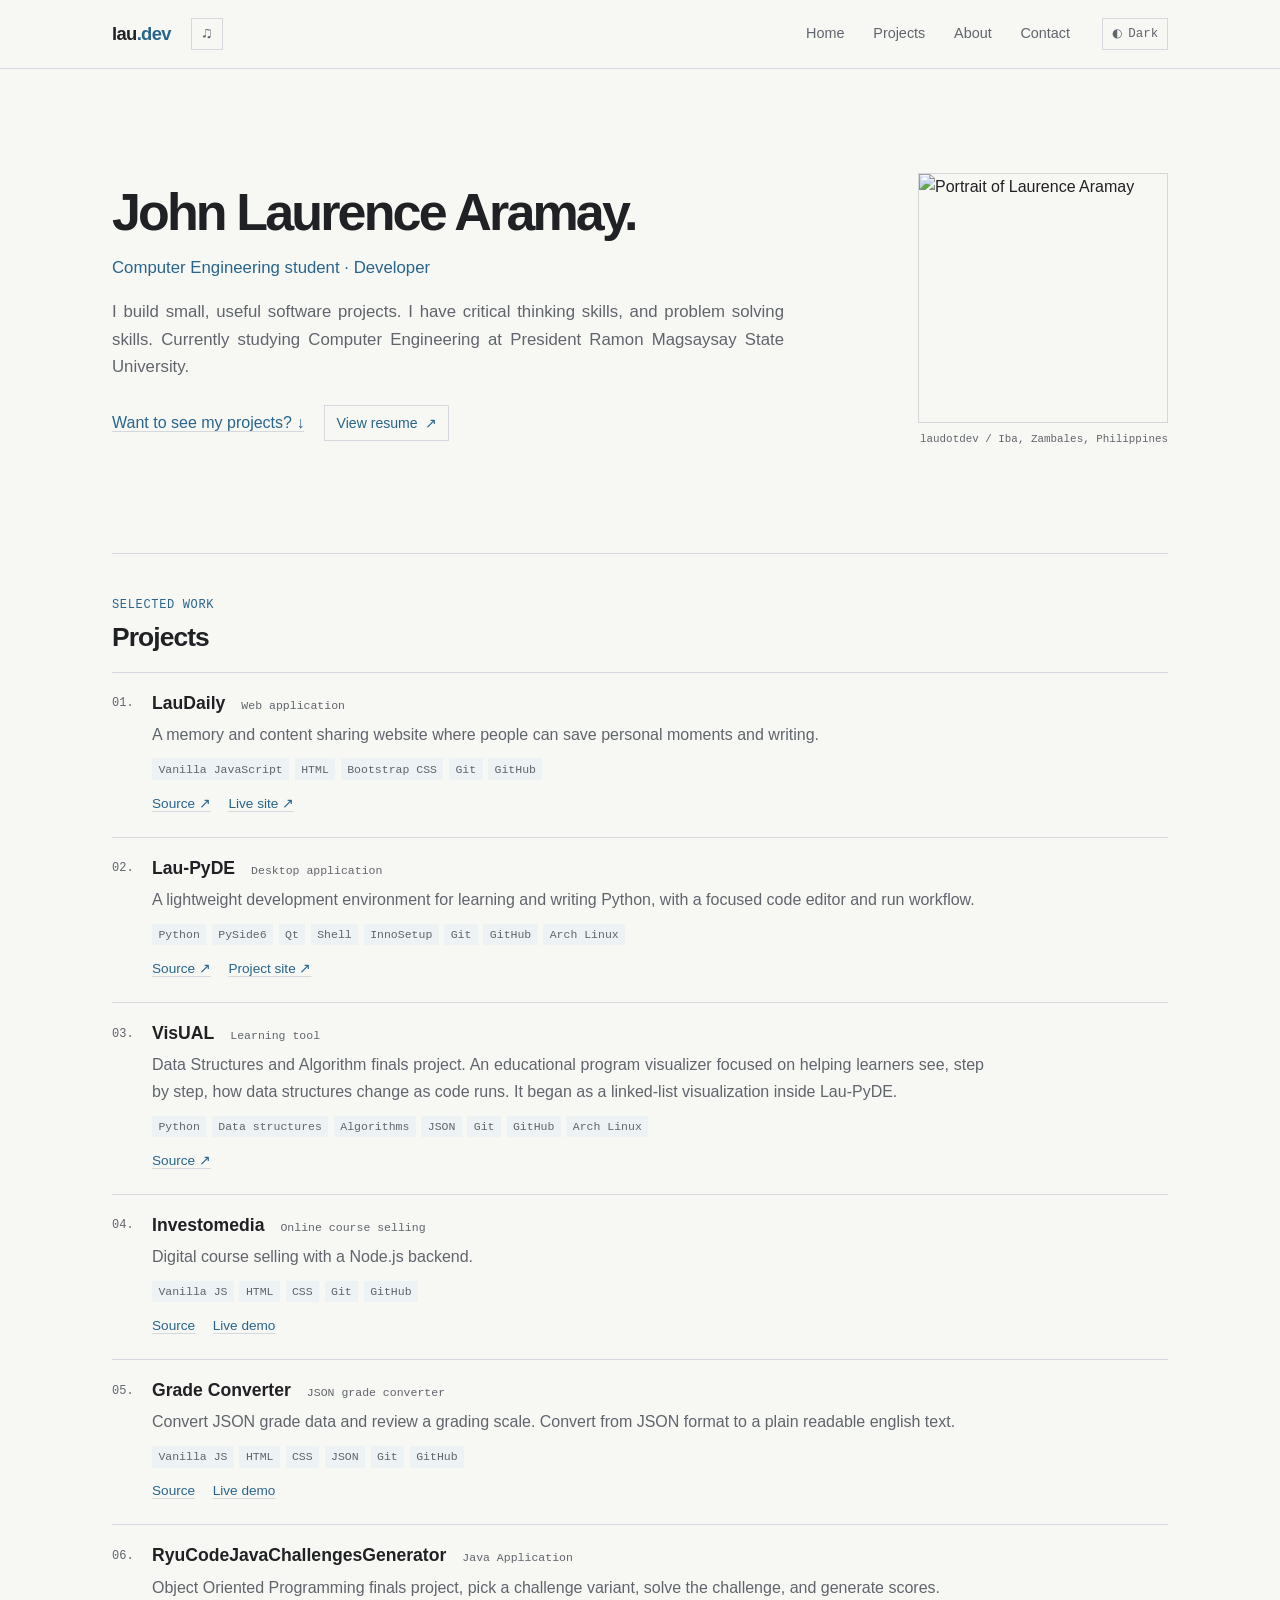
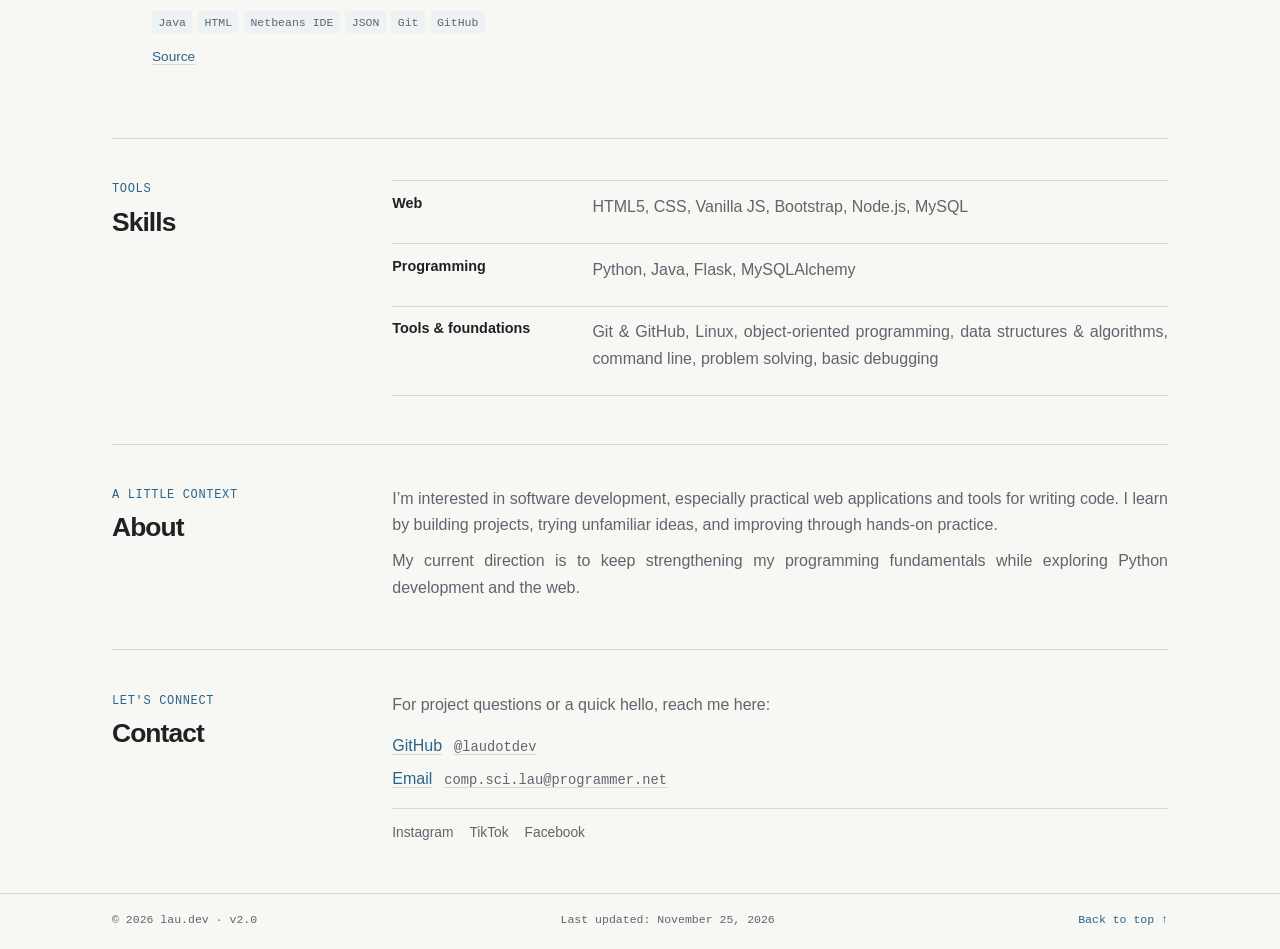
==== index.html @ c1f6eb5f "revise: my-portfolio, new design, simplicity, revise project section, contact, resume, navs, and etc" ====
<!doctype html>
<html lang="en">
<head>
    <meta charset="utf-8">
    <meta name="viewport" content="width=device-width, initial-scale=1">
    <meta name="description" content="Projects and notes from Laurence Aramay, a Computer Engineering student and developer.">
    <meta name="author" content="John Laurence Aramay">
    <title>JohnLaurence Aramay</title>
    <link rel="icon" href="img/ryu-dev.png" type="image/png">
    <link rel="stylesheet" href="styles.css">
    <script src="portfolio.js" defer></script>
</head>
<body>
    <a class="skip-link" href="#main">Skip to content</a>

    <header class="site-header" id="home">
        <div class="site-header-inner page-width">
            <div class="brand-controls">
                <a class="brand" href="#home" aria-label="lau.dev home">lau<span>.dev</span></a>
                <button class="music-toggle" id="music-toggle" type="button" aria-pressed="false" aria-label="Play background music">
                    <span aria-hidden="true">♫</span>
                </button>
                <span class="visually-hidden" id="music-status" aria-live="polite"></span>
            </div>
            <nav class="site-nav" aria-label="Main navigation">
                <a href="#home">Home</a>
                <a href="#projects">Projects</a>
                <a href="#about">About</a>
                <a href="#contact">Contact</a>
            </nav>
            <button class="theme-toggle" id="theme-toggle" type="button" aria-pressed="false" aria-label="Toggle dark theme">
                <span aria-hidden="true">◐</span>
                <span class="theme-label">Dark</span>
            </button>
        </div>
    </header>

    <main class="page-width" id="main">
        <section class="intro" aria-labelledby="intro-title">
            <div class="intro-copy">
                <h1 id="intro-title">John Laurence Aramay.</h1>
                <p class="intro-role">Computer Engineering student <span aria-hidden="true">·</span> Developer</p>
                <div class="para-intro">
                    <p class="intro-summary">I build small, useful software projects. I have critical thinking skills, and problem solving skills. Currently studying Computer Engineering at President Ramon Magsaysay State University.</p>
                </div>
                <div class="intro-actions">
                    <a class="text-link" href="#projects">Want to see my projects? <span aria-hidden="true">↓</span></a>
                    <a class="resume-button" href="resume.html">View resume <span aria-hidden="true">↗</span></a>
                </div>
            </div>
            <figure class="portrait">
                <img src="img/ryu-dev.png" alt="Portrait of Laurence Aramay" width="300" height="300">
                <figcaption class="mono">laudotdev / Iba, Zambales, Philippines</figcaption>
            </figure>
        </section>

        <section class="content-section projects-section" id="projects" aria-labelledby="projects-title">
            <div class="section-heading">
                <p class="eyebrow mono">selected work</p>
                <h2 id="projects-title">Projects</h2>
            </div>
            <ol class="project-list">
                <li class="project-item">
                    <article>
                        <div class="project-heading">
                            <h3>LauDaily</h3>
                            <span class="project-kind mono">Web application</span>
                        </div>
                        <p>A memory and content sharing website where people can save personal moments and writing.</p>
                        <ul class="tags" aria-label="Technologies">
                            <li>Vanilla JavaScript</li><li>HTML</li><li>Bootstrap CSS</li><li>Git</li><li>GitHub</li>
                        </ul>
                        <div class="project-links">
                            <a href="https://github.com/laudotdev/Daily-Journal-v2" target="_blank" rel="noopener noreferrer">Source <span aria-hidden="true">↗</span></a>
                            <a href="https://laudaily.vercel.app" target="_blank" rel="noopener noreferrer">Live site <span aria-hidden="true">↗</span></a>
                        </div>
                    </article>
                </li>
                <li class="project-item">
                    <article>
                        <div class="project-heading">
                            <h3>Lau-PyDE</h3>
                            <span class="project-kind mono">Desktop application</span>
                        </div>
                        <p>A lightweight development environment for learning and writing Python, with a focused code editor and run workflow.</p>
                        <ul class="tags" aria-label="Technologies">
                            <li>Python</li><li>PySide6</li><li>Qt</li><li>Shell</li><li>InnoSetup</li><li>Git</li><li>GitHub</li><li>Arch Linux</li>
                        </ul>
                        <div class="project-links">
                            <a href="https://github.com/laudotdev/Lau-PyDE_open-source" target="_blank" rel="noopener noreferrer">Source <span aria-hidden="true">↗</span></a>
                            <a href="https://laupyde.online" target="_blank" rel="noopener noreferrer">Project site <span aria-hidden="true">↗</span></a>
                        </div>
                    </article>
                </li>
                <li class="project-item">
                    <article>
                        <div class="project-heading">
                            <h3>VisUAL</h3>
                            <span class="project-kind mono">Learning tool</span>
                        </div>
                        <p>Data Structures and Algorithm finals project. An educational program visualizer focused on helping learners see, step by step, how data structures change as code runs. It began as a linked-list visualization inside Lau-PyDE.</p>
                        <ul class="tags" aria-label="Technologies">
                            <li>Python</li><li>Data structures</li><li>Algorithms</li><li>JSON</li><li>Git</li><li>GitHub</li><li>Arch Linux</li>
                        </ul>
                        <div class="project-links">
                            <a href="https://github.com/laudotdev/VisUAL" target="_blank" rel="noopener noreferrer">Source <span aria-hidden="true">↗</span></a>
                        </div>
                    </article>
                </li>
            </ol>

            <!-- Additional real projects, kept off the rendered page by request. -->
            <article class="project-item">
                <div class="project-heading">
                    <h3>Investomedia</h3>
                    <span class="project-kind mono">Online course selling</span>
                </div>
                <p class="paragraphs">Digital course selling with a Node.js backend.</p>
                <ul class="tags" aria-label="Technologies">
                    <li>Vanilla JS</li><li>HTML</li><li>CSS</li><li>Git</li><li>GitHub</li>
                </ul>
                <div class="project-links">
                    <a href="https://github.com/laudotdev/investomedia">Source</a>
                    <a href="https://investomedia.vercel.app">Live demo</a>
                </div>
            </article>
            <article class="project-item">
                <div class="project-heading">
                    <h3>Grade Converter</h3>
                    <span class="project-kind mono">JSON grade converter</span>
                </div>
                <p class="paragraphs">Convert JSON grade data and review a grading scale. Convert from JSON format to a plain readable english text.</p>
                <ul class="tags" aria-label="Technologies">
                    <li>Vanilla JS</li><li>HTML</li><li>CSS</li><li>JSON</li><li>Git</li><li>GitHub</li>
                </ul>
                <div class="project-links">
                    <a href="https://github.com/laudotdev/json-converter">Source</a>
                    <a href="https://kittyhello.vercel.app">Live demo</a>
                </div>
            </article>
            <article class="project-item">
                <div class="project-heading">
                    <h3>RyuCodeJavaChallengesGenerator</h3>
                    <span class="project-kind mono">Java Application</span>
                </div>
                <p class="paragraphs">Object Oriented Programming finals project, pick a challenge variant, solve the challenge, and generate scores.</p>
                <ul class="tags" aria-label="Technologies">
                    <li>Java</li><li>HTML</li><li>Netbeans IDE</li><li>JSON</li><li>Git</li><li>GitHub</li>
                </ul>
                <div class="project-links">
                    <a href="https://github.com/laudotdev/ryucodejavachallengessourcecode">Source</a>
                    <!-- <a href="https://investomedia.vercel.app">Live demo</a> -->
                </div>
            </article>
           
        </section>

        <section class="content-section split-section" id="skills" aria-labelledby="skills-title">
            <div class="section-heading">
                <p class="eyebrow mono">tools</p>
                <h2 id="skills-title">Skills</h2>
            </div>
            <div class="skill-groups">
                <div class="skill-row">
                    <h3>Web</h3>
                    <p>HTML5, CSS, Vanilla JS, Bootstrap, Node.js, MySQL</p>
                </div>
                <div class="skill-row">
                    <h3>Programming</h3>
                    <p>Python, Java, Flask, MySQLAlchemy</p>
                </div>
                <div class="skill-row">
                    <h3>Tools &amp; foundations</h3>
                    <p>Git &amp; GitHub, Linux, object-oriented programming, data structures &amp; algorithms, command line, problem solving, basic debugging</p>
                </div>
            </div>
        </section>

        <section class="content-section split-section" id="about" aria-labelledby="about-title">
            <div class="section-heading">
                <p class="eyebrow mono">a little context</p>
                <h2 id="about-title">About</h2>
            </div>
            <div class="about-copy">
                <p>I’m interested in software development, especially practical web applications and tools for writing code. I learn by building projects, trying unfamiliar ideas, and improving through hands-on practice.</p>
                <p>My current direction is to keep strengthening my programming fundamentals while exploring Python development and the web.</p>
            </div>
        </section>

        <section class="content-section split-section contact-section" id="contact" aria-labelledby="contact-title">
            <div class="section-heading">
                <p class="eyebrow mono">let's connect</p>
                <h2 id="contact-title">Contact</h2>
            </div>
            <div class="contact-copy">
                <p>For project questions or a quick hello, reach me here:</p>
                <ul class="contact-list">
                    <li><a href="https://github.com/laudotdev" target="_blank" rel="noopener noreferrer">GitHub <span class="mono" id="lauMono">@laudotdev</span></a></li>
                    <li><a href="mailto:comp.sci.lau@programmer.net">Email <span class="mono" id="csMono">comp.sci.lau@programmer.net</span></a></li>
                </ul>
                <div class="other-links" aria-label="Other social links">
                    <a href="https://www.instagram.com/lau.jsx/" target="_blank" rel="noopener noreferrer">Instagram</a>
                    <a href="https://tiktok.com/@ryuhahaily" target="_blank" rel="noopener noreferrer">TikTok</a>
                    <a href="https://www.facebook.com/laudgaf" target="_blank" rel="noopener noreferrer">Facebook</a>
                </div>
            </div>
        </section>
    </main>

    <footer class="site-footer">
        <div class="page-width footer-inner">
            <p>© 2026 lau.dev <span aria-hidden="true">·</span> <span class="mono">v2.0</span></p>
            <p class="mono">Last updated: November 25, 2026</p>
            <a href="#home" class="back-to-top">Back to top ↑</a>
        </div>
    </footer>

    <audio id="bg-music" loop preload="none">
        <source src="bg-music-web/hachimi-funk.mp3" type="audio/mpeg">
    </audio>
</body>
</html>
---- styles.css ----
:root {
    color-scheme: light;
    --page: #f7f7f4;
    --surface: #ffffff;
    --text: #202124;
    --muted: #60656d;
    --line: #d5d8dc;
    --accent: #28658c;
    --accent-hover: #174968;
    --tag: #edf2f5;
    --focus: #b65c19;
    --content-width: 66rem;
}

:root[data-theme="dark"] {
    color-scheme: dark;
    --page: #171a1d;
    --surface: #1e2226;
    --text: #e8e9e7;
    --muted: #b0b7bc;
    --line: #3b4248;
    --accent: #8fc6e8;
    --accent-hover: #c5e4f7;
    --tag: #282f34;
    --focus: #ffb36b;
}

* {
    box-sizing: border-box;
}

html {
    scroll-padding-top: 1.5rem;
    scroll-behavior: smooth;
}

body {
    margin: 0;
    background: var(--page);
    color: var(--text);
    font-family: Arial, Helvetica, sans-serif;
    font-size: 1rem;
    line-height: 1.65;
}

button,
a {
    color: inherit;
    font: inherit;
}

a {
    text-decoration-color: transparent;
    text-underline-offset: 0.2em;
}

a:hover {
    color: var(--accent-hover);
    text-decoration-color: currentColor;
}

a:focus-visible,
button:focus-visible {
    outline: 2px solid var(--focus);
    outline-offset: 3px;
}

button {
    cursor: pointer;
}

.page-width {
    width: min(var(--content-width), calc(100% - 3rem));
    margin-inline: auto;
}

.mono,
.eyebrow,
.project-kind,
.tags,
.site-footer,
.theme-toggle,
.music-toggle {
    font-family: "Courier New", Courier, monospace;
}

#lauMono, #csMono {
    margin-top: 4px;
}

.skip-link {
    position: absolute;
    top: -5rem;
    left: 1rem;
    z-index: 5;
    padding: 0.45rem 0.75rem;
    background: var(--surface);
    color: var(--accent);
    border: 1px solid var(--line);
}

.visually-hidden {
    position: absolute;
    width: 1px;
    height: 1px;
    padding: 0;
    margin: -1px;
    overflow: hidden;
    clip: rect(0, 0, 0, 0);
    white-space: nowrap;
    border: 0;
}

.skip-link:focus {
    top: 1rem;
}

.site-header {
    border-bottom: 1px solid var(--line);
    background: var(--page);
}

.site-header-inner {
    min-height: 4.25rem;
    display: flex;
    align-items: center;
    gap: 2rem;
}

.brand-controls {
    display: flex;
    flex: 0 0 auto;
    align-items: center;
    gap: 1.25rem;
}

.brand {
    flex: 0 0 auto;
    color: var(--text);
    font-weight: 700;
    font-size: 1.15rem;
    letter-spacing: -0.035em;
    text-decoration: none;
}

.brand span {
    color: var(--accent);
}

.site-nav {
    display: flex;
    align-items: center;
    justify-content: flex-end;
    gap: clamp(0.8rem, 2.5vw, 1.8rem);
    margin-left: auto;
}

.site-nav a {
    color: var(--muted);
    font-size: 0.9rem;
    text-decoration: none;
}

.site-nav a:hover,
.site-nav a:focus-visible {
    color: var(--accent);
}

.resume-button {
    display: inline-flex;
    align-items: center;
    gap: 0.45rem;
    border: 1px solid var(--line);
    padding: 0.35rem 0.7rem;
    color: var(--accent);
    font-size: 0.88rem;
    text-decoration: none;
}

.resume-button:hover {
    border-color: var(--accent);
    text-decoration: none;
}

.theme-toggle,
.music-toggle {
    display: inline-flex;
    align-items: center;
    justify-content: center;
    gap: 0.4rem;
    border: 1px solid var(--line);
    border-radius: 0;
    background: transparent;
    color: var(--muted);
    padding: 0.3rem 0.55rem;
    font-size: 0.78rem;
}

.music-toggle {
    width: 2rem;
    height: 2rem;
    padding: 0;
    font-size: 1rem;
}

.theme-toggle:hover,
.music-toggle:hover {
    border-color: var(--accent);
    color: var(--accent);
}

.intro {
    display: grid;
    grid-template-columns: minmax(0, 1fr) 8.5rem;
    align-items: center;
    gap: 3rem;
    padding-block: clamp(3.5rem, 9vw, 6.5rem);
}

.eyebrow {
    color: var(--accent);
    font-size: 0.75rem;
    letter-spacing: 0.055em;
    text-transform: uppercase;
}

.eyebrow .mono {
    margin-left: 0.35rem;
    color: var(--muted);
}

h1,
h2,
h3,
p,
figure {
    margin-top: 0;
}

h1,
h2,
h3 {
    line-height: 1.25;
}

h1 {
    margin-bottom: 0.55rem;
    font-size: clamp(2.1rem, 5vw, 3.25rem);
    letter-spacing: -0.055em;
    font-weight: 650;
}

.intro-role {
    margin-bottom: 1rem;
    color: var(--accent);
    font-size: 1.05rem;
}

.intro-summary {
    max-width: 42rem;
    color: var(--muted);
    font-size: 1.05rem;
    text-align: justify;
}

.intro-actions {
    display: flex;
    align-items: center;
    flex-wrap: wrap;
    gap: 1rem 1.25rem;
    margin-top: 1.5rem;
}

.text-link,
.project-links a,
.contact-list a {
    color: var(--accent);
    text-decoration: underline;
    text-decoration-color: var(--line);
}

.portrait {
    margin: 0;
    justify-self: end;
}

.portrait img {
    display: block;
    width: 250px;
    height: 250px;
    object-fit: cover;
    border: 1px solid var(--line);
    filter: grayscale(15%);
}

.portrait figcaption {
    margin-top: 0.5rem;
    color: var(--muted);
    font-size: 0.68rem;
    text-align: right;
}

.content-section {
    padding-block: 2.6rem 3rem;
    border-top: 1px solid var(--line);
    scroll-margin-top: 1rem;
}

.section-heading {
    margin-bottom: 1.1rem;
}

.section-heading .eyebrow {
    margin-bottom: 0.35rem;
}

.section-heading h2 {
    margin-bottom: 0;
    font-size: 1.65rem;
    font-weight: 620;
    letter-spacing: -0.035em;
}

.project-list {
    margin: 0;
    padding: 0;
    list-style: none;
    counter-reset: projects;
}

.project-item {
    position: relative;
    padding: 1.25rem 0 1.35rem 2.5rem;
    border-top: 1px solid var(--line);
    counter-increment: projects;
}

.project-item::before {
    position: absolute;
    top: 1.35rem;
    left: 0;
    content: "0" counter(projects) ".";
    color: var(--muted);
    font-family: ui-monospace, "SFMono-Regular", Consolas, monospace;
    font-size: 0.75rem;
}

.project-heading {
    display: flex;
    align-items: baseline;
    flex-wrap: wrap;
    gap: 0.5rem 1rem;
}

.project-heading h3 {
    margin: 0;
    font-size: 1.1rem;
    font-weight: 620;
}

.project-kind {
    color: var(--muted);
    font-size: 0.72rem;
}

.project-item article > p {
    margin: 0.45rem 0 0.65rem;
    max-width: 52rem;
    color: var(--muted);
    text-align: justify;
}

.paragraphs {
    margin: 0.45rem 0 0.65rem;
    max-width: 52rem;
    color: var(--muted);
    text-align: justify;
}

.tags {
    display: flex;
    flex-wrap: wrap;
    gap: 0.35rem;
    margin: 0.55rem 0 0.8rem;
    padding: 0;
    list-style: none;
    font-size: 0.72rem;
}

.tags li {
    padding: 0.08rem 0.4rem;
    background: var(--tag);
    color: var(--muted);
}

.project-links {
    display: flex;
    flex-wrap: wrap;
    gap: 0.45rem 1.1rem;
    font-size: 0.85rem;
}

.split-section {
    display: grid;
    grid-template-columns: minmax(10rem, 0.32fr) minmax(0, 1fr);
    gap: 2rem;
}

.split-section .section-heading {
    margin-bottom: 0;
}

.skill-groups {
    border-top: 1px solid var(--line);
}

.skill-row {
    display: grid;
    grid-template-columns: minmax(9rem, 0.32fr) minmax(0, 1fr);
    gap: 1rem;
    padding: 0.8rem 0;
    border-bottom: 1px solid var(--line);
    text-align: justify;
}

.skill-row h3 {
    margin: 0;
    font-size: 0.9rem;
    font-weight: 600;
}

.skill-row p,
.about-copy p,
.contact-copy p {
    margin-bottom: 0.6rem;
    color: var(--muted);
    text-align: justify;
}

.about-copy p:last-child {
    margin-bottom: 0;
}

.contact-list {
    margin: 0.9rem 0 1rem;
    padding: 0;
    list-style: none;
}

.contact-list li + li {
    margin-top: 0.4rem;
}

.contact-list a {
    display: inline-flex;
    flex-wrap: wrap;
    gap: 0.35rem 0.75rem;
}

.contact-list .mono {
    color: var(--muted);
    font-size: 0.86rem;
}

.other-links {
    display: flex;
    flex-wrap: wrap;
    gap: 0.5rem 1rem;
    padding-top: 0.8rem;
    border-top: 1px solid var(--line);
    font-size: 0.86rem;
}

.other-links a {
    color: var(--muted);
}

.site-footer {
    border-top: 1px solid var(--line);
    color: var(--muted);
    font-size: 0.72rem;
}

.footer-inner {
    display: flex;
    align-items: center;
    justify-content: space-between;
    flex-wrap: wrap;
    gap: 0.4rem 1rem;
    padding-block: 1rem 1.25rem;
}

.footer-inner p {
    margin: 0;
}

.back-to-top {
    color: var(--accent);
}

/* Standalone resume page */
.resume-page {
    --resume-width: 54rem;
}

.resume-sheet {
    width: min(var(--resume-width), calc(100% - 3rem));
    margin: 2.5rem auto;
    padding: clamp(1.25rem, 4vw, 2.75rem);
    border: 1px solid var(--line);
    background: var(--surface);
}

.resume-back {
    display: inline-block;
    margin-bottom: 1.4rem;
    color: var(--accent);
    font-size: 0.86rem;
}

.resume-header {
    padding-bottom: 1rem;
    border-bottom: 2px solid var(--text);
}

.resume-header h1 {
    font-size: clamp(1.8rem, 5vw, 2.35rem);
}

.resume-contact {
    display: flex;
    flex-wrap: wrap;
    gap: 0.2rem 0.65rem;
    margin: 0;
    padding: 0;
    color: var(--muted);
    font-size: 0.8rem;
    list-style: none;
}

.resume-contact li + li::before {
    content: "·";
    margin-right: 0.65rem;
    color: var(--line);
}

.resume-contact a,
.resume-project a,
.resume-section > p a {
    color: var(--accent);
    overflow-wrap: anywhere;
}

.resume-section {
    padding-block: 1rem;
    border-bottom: 1px solid var(--line);
}

.resume-section:last-child {
    border-bottom: 0;
}

.resume-section h2 {
    margin-bottom: 0.6rem;
    color: var(--accent);
    font-size: 0.88rem;
    letter-spacing: 0.06em;
    text-transform: uppercase;
}

.resume-section p,
.resume-project li {
    margin-bottom: 0.45rem;
    font-size: 0.84rem;
    line-height: 1.5;
}

.resume-project + .resume-project {
    margin-top: 0.9rem;
}

.resume-project-heading,
.resume-education-heading {
    display: flex;
    align-items: baseline;
    justify-content: space-between;
    gap: 0.5rem 1rem;
}

.resume-project-heading h3,
.resume-education-heading h3 {
    margin: 0;
    font-size: 0.94rem;
    font-weight: 650;
}

.resume-project-heading time,
.resume-education-heading p {
    flex: 0 0 auto;
    margin: 0;
    color: var(--muted);
    font-size: 0.77rem;
}

.resume-project .resume-project-meta {
    margin: 0.22rem 0 0.3rem;
    color: var(--muted);
    font-size: 0.78rem;
}

.resume-project ul {
    margin: 0;
    padding-left: 1.1rem;
}

.resume-project li + li {
    margin-top: 0.15rem;
}

.resume-education-heading {
    align-items: flex-start;
}

.resume-section strong {
    color: var(--text);
}

@media (max-width: 985px) {
    .intro-summary {
        max-width: 500px;
        font-size: 1rem;
        display: flex;
        overflow-wrap: break-word;
    }
}

@media (max-width: 929px) {
    .intro-summary {
        font-size: 0.90rem;
        margin-right: 20px;
        overflow-wrap: break-word;
        word-wrap: break-word;
    }
}

@media (max-width: 817px) {
    .intro-summary {
        max-width: 400px;
        margin-right: 20px;
        word-wrap: break-word;
    }
}

@media (max-width: 720px) {
    .site-header-inner {
        min-height: 0;
        flex-wrap: wrap;
        gap: 0.55rem 1rem;
        padding-block: 0.75rem;
    }

    .site-nav {
        order: 3;
        width: 100%;
        justify-content: flex-start;
        flex-wrap: wrap;
        gap: 0.45rem 1.15rem;
        margin: 0;
    }

    .brand-controls {
        order: 1;
    }

    .theme-toggle {
        order: 2;
        margin-left: auto;
    }

    .intro {
        grid-template-columns: 1fr;
        gap: 1.25rem;
    }

    .intro-summary {
        max-width: 600px;
    }

    .intro-copy {
        grid-row: 2;
    }

    .portrait {
        grid-row: 1;
        justify-self: start;
    }

    .portrait img {
        width: clamp(10rem, 50vw, 14rem);
        height: clamp(10rem, 50vw, 14rem);
    }

    .split-section {
        grid-template-columns: 1fr;
        gap: 1rem;
    }
}

@media (max-width: 480px) {
    .page-width,
    .resume-sheet {
        width: calc(100% - 2rem);
    }

    .site-nav {
        gap: 0.4rem 0.9rem;
        /* margin-left: 235px; */
    }

    .site-nav a {
        font-size: 0.84rem;
    }

    .intro {
        grid-template-columns: 1fr;
        padding-block: 3rem;
    }

    .portrait figcaption {
        text-align: left;
    }

    .project-item {
        padding-left: 2rem;
    }

    .skill-row {
        grid-template-columns: 1fr;
        gap: 0.15rem;
    }

    .resume-sheet {
        margin-block: 1rem;
        padding: 1rem;
    }

    .resume-project-heading,
    .resume-education-heading {
        display: block;
    }

    .resume-project-heading time,
    .resume-education-heading p {
        display: block;
        margin-top: 0.15rem;
    }

    .resume-contact {
        display: grid;
        gap: 0.25rem;
    }

    .resume-contact li + li::before {
        content: none;
    }

    /* img {
        justify-content: center;
        display: flex;
        align-items: center;
        margin: 0 auto;
    } */
}

@media (prefers-reduced-motion: reduce) {
    html {
        scroll-behavior: auto;
    }
}

@media print {
    :root {
        color-scheme: light;
        --page: #ffffff;
        --surface: #ffffff;
        --text: #111111;
        --muted: #333333;
        --line: #aaaaaa;
        --accent: #111111;
    }

    body {
        background: #ffffff;
        font-size: 10pt;
    }

    .resume-sheet {
        width: 100%;
        margin: 0;
        padding: 0;
        border: 0;
    }

    .resume-back {
        display: none;
    }

    .resume-section {
        break-inside: avoid;
    }

    .resume-contact a,
    .resume-project a,
    .resume-section > p a {
        color: inherit;
        text-decoration: none;
    }
}
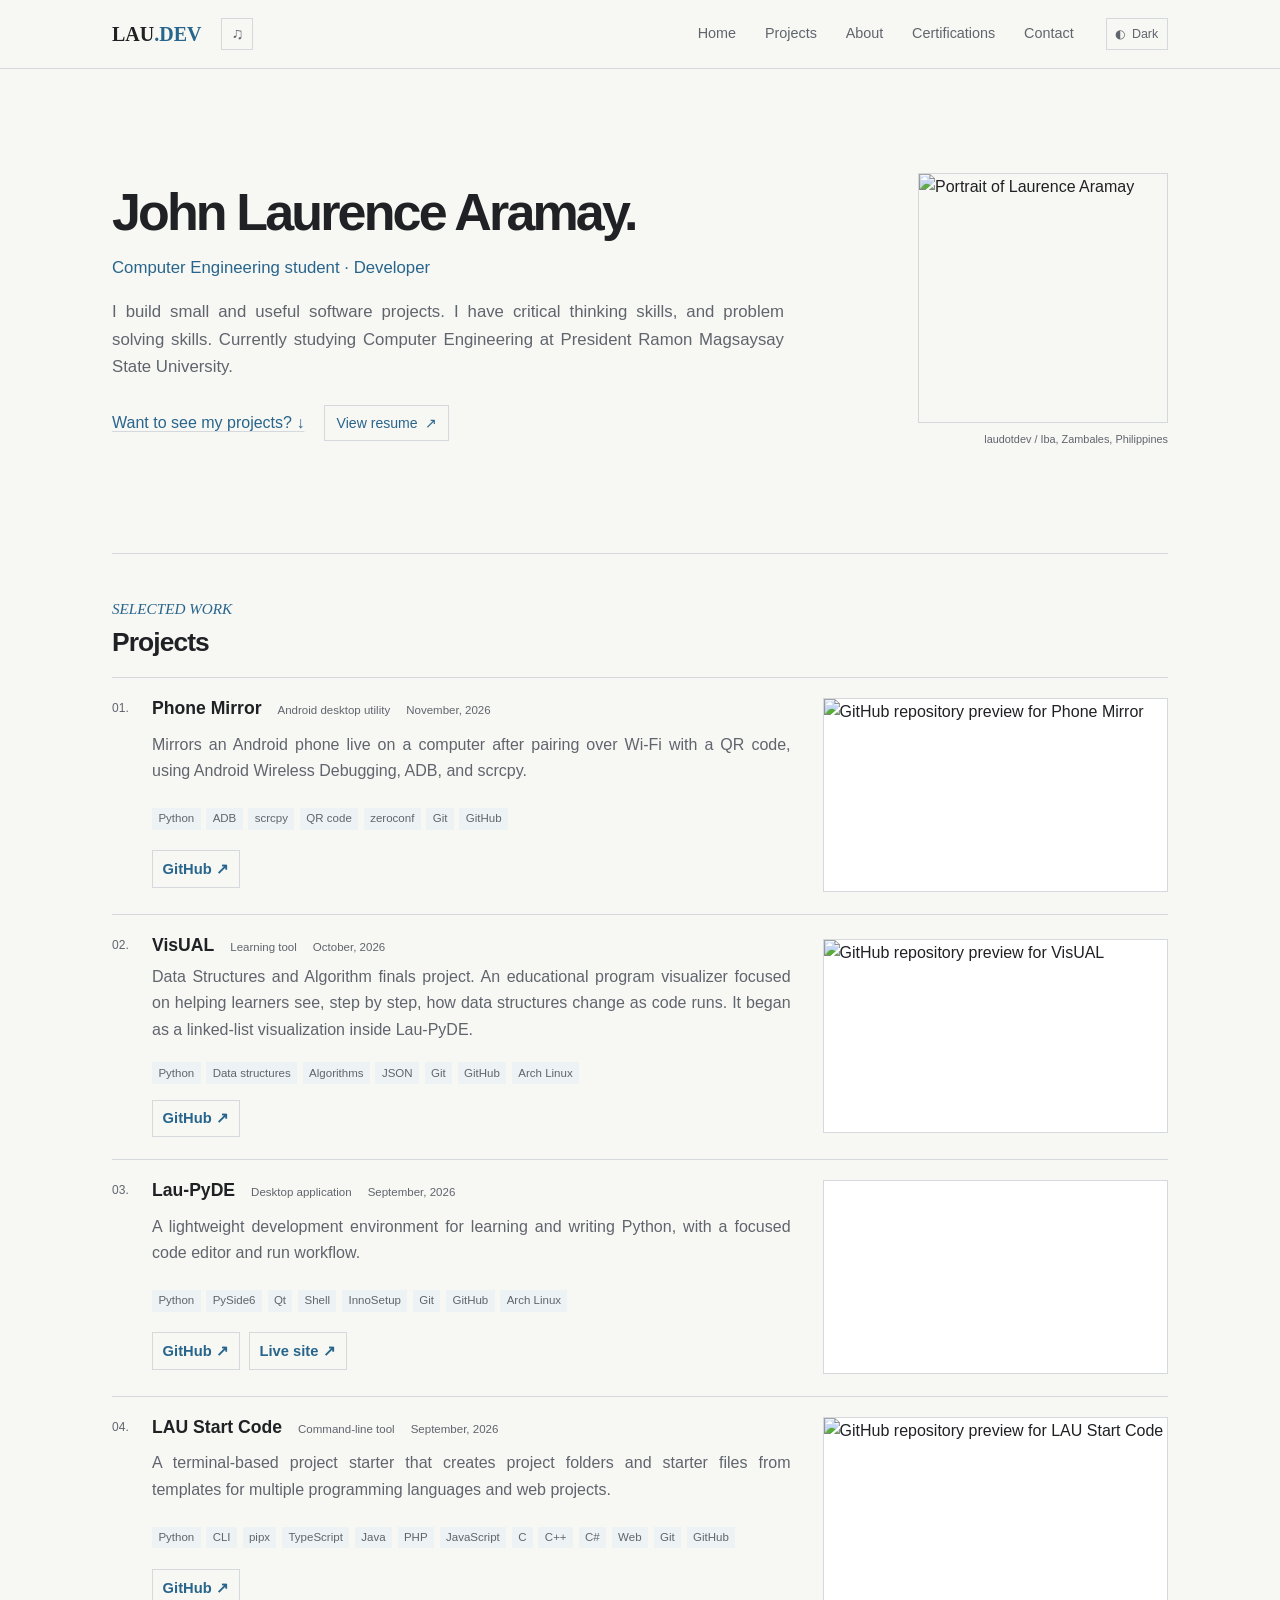
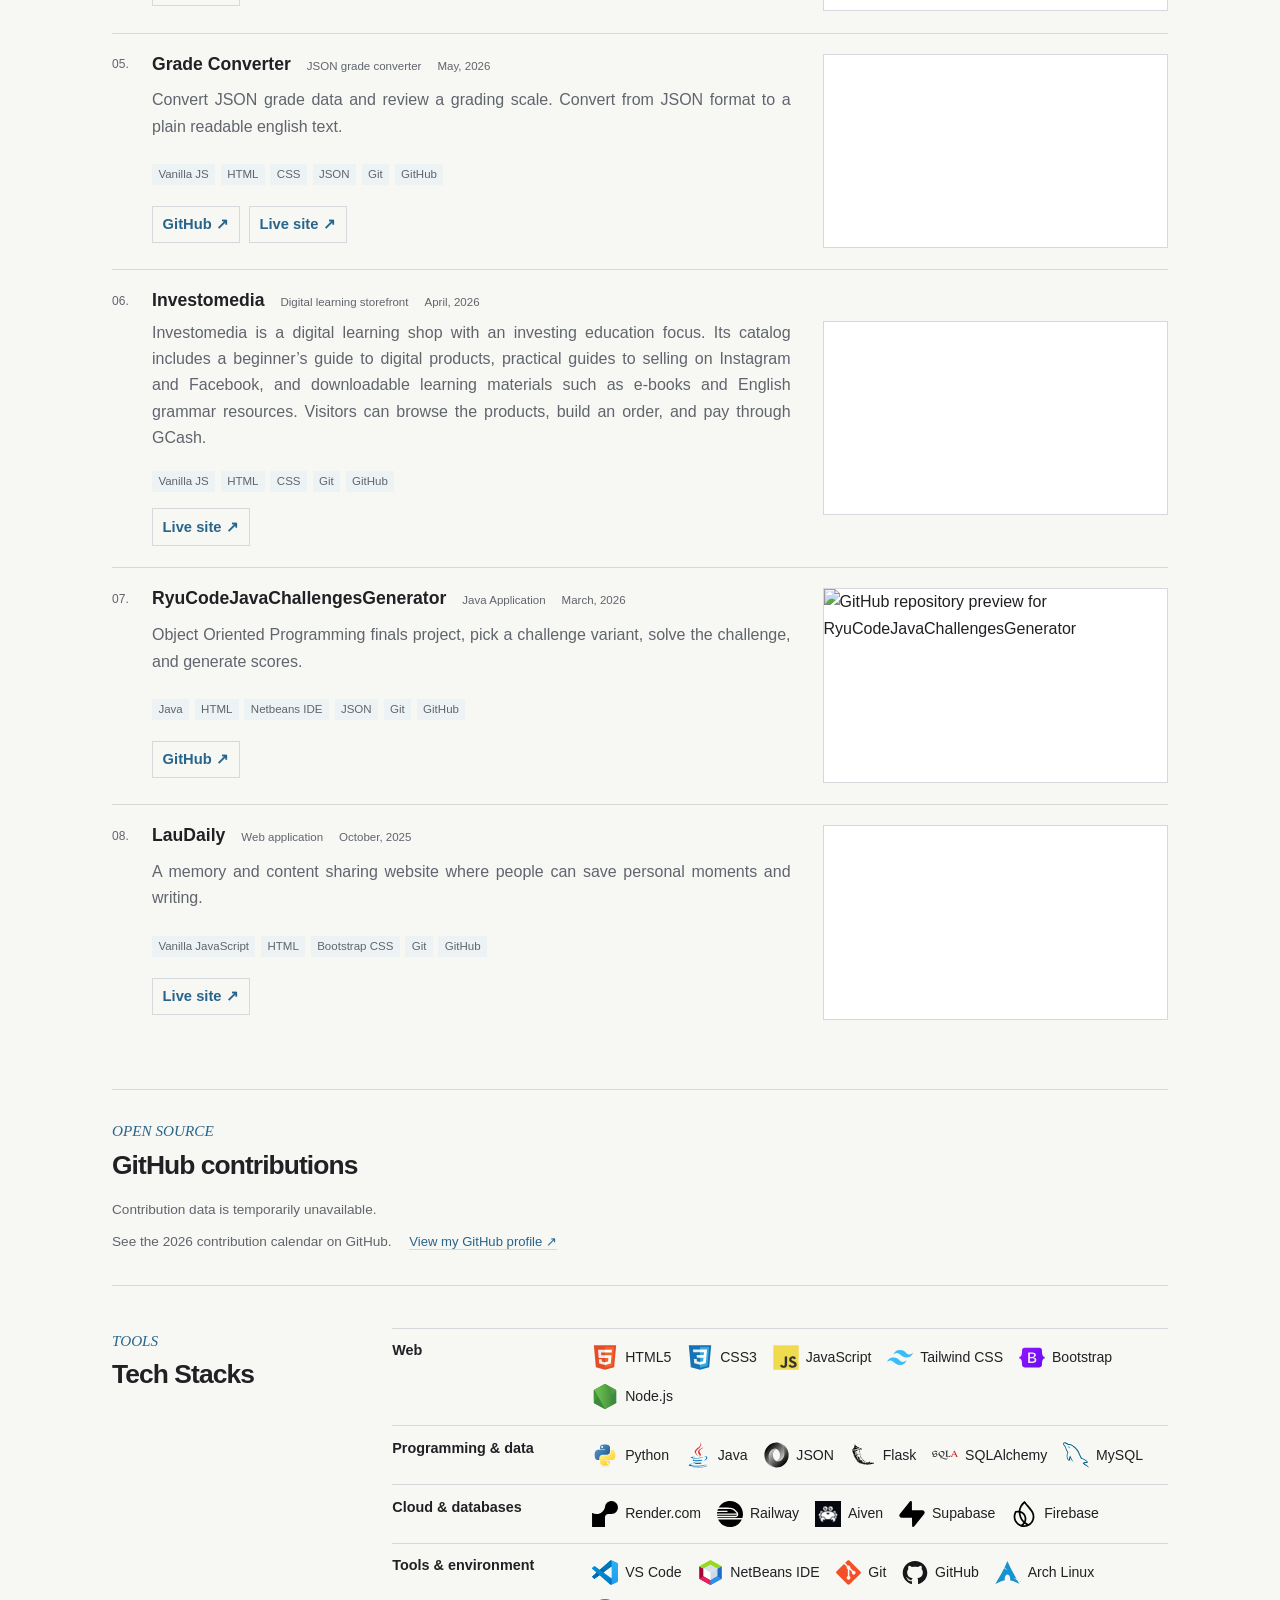
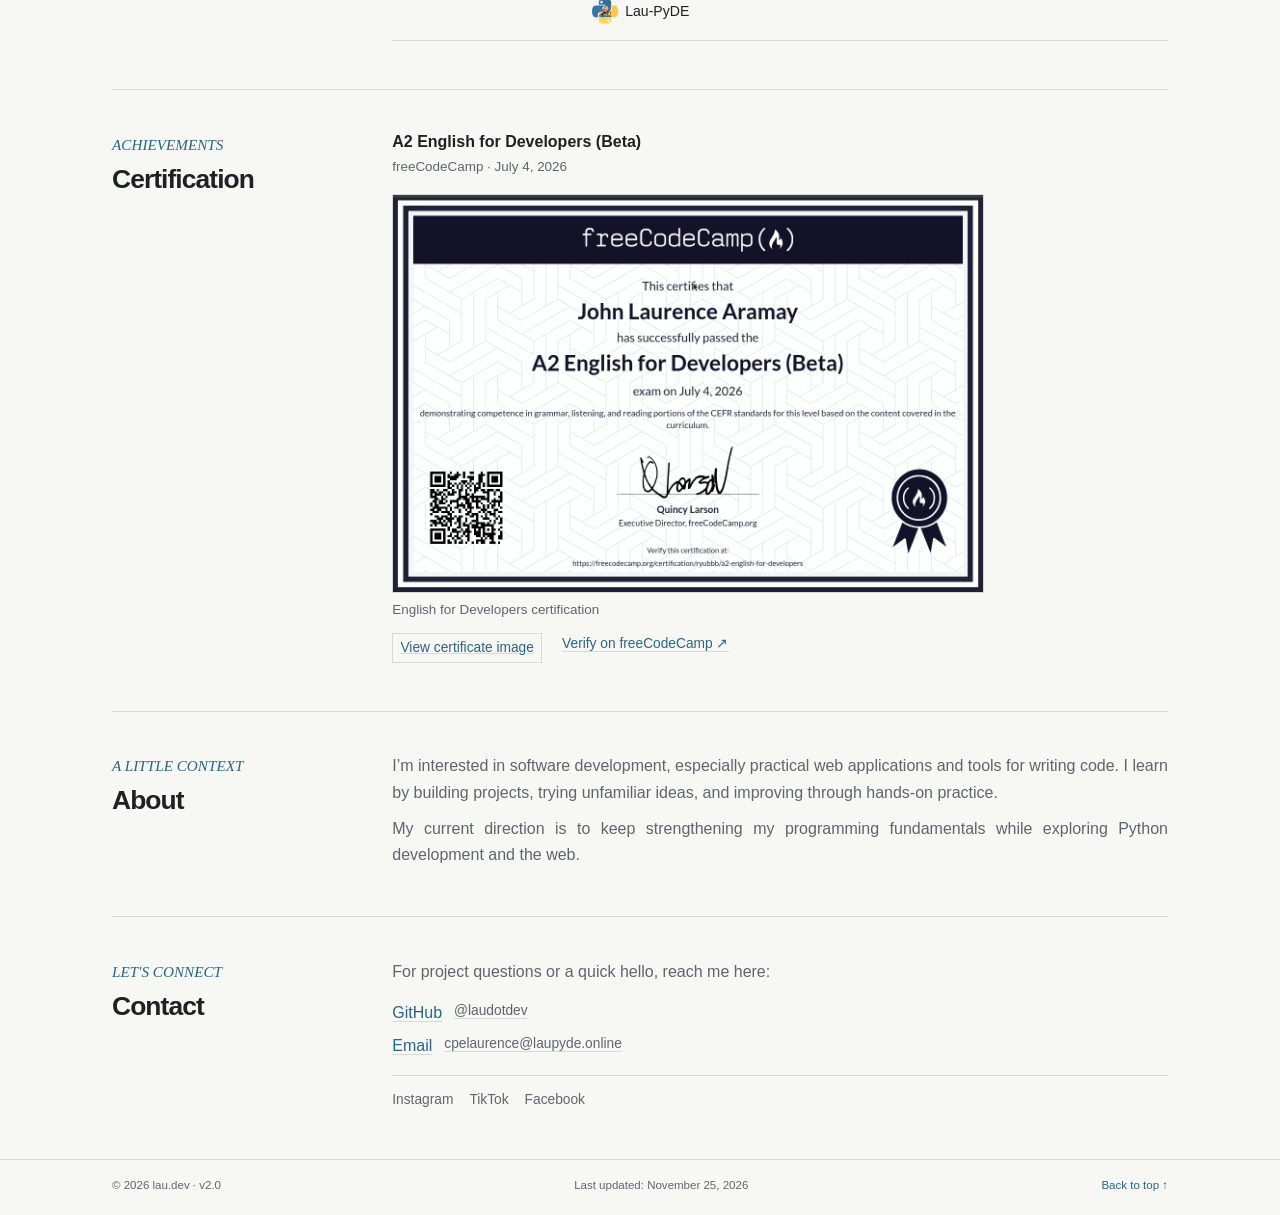
==== commit c90785ba: "revise: portfolio and stuff" ====
--- a/index.html
+++ b/index.html
@@ -5,7 +5,7 @@
     <meta name="viewport" content="width=device-width, initial-scale=1">
     <meta name="description" content="Projects and notes from Laurence Aramay, a Computer Engineering student and developer.">
     <meta name="author" content="John Laurence Aramay">
-    <title>JohnLaurence Aramay</title>
+    <title>John Laurence Aramay</title>
     <link rel="icon" href="img/ryu-dev.png" type="image/png">
     <link rel="stylesheet" href="styles.css">
     <script src="portfolio.js" defer></script>
@@ -22,16 +22,20 @@
                 </button>
                 <span class="visually-hidden" id="music-status" aria-live="polite"></span>
             </div>
-            <nav class="site-nav" aria-label="Main navigation">
+            <nav class="site-nav" id="main-nav" aria-label="Main navigation">
                 <a href="#home">Home</a>
                 <a href="#projects">Projects</a>
                 <a href="#about">About</a>
+                <a href="#certification">Certifications</a>
                 <a href="#contact">Contact</a>
             </nav>
             <button class="theme-toggle" id="theme-toggle" type="button" aria-pressed="false" aria-label="Toggle dark theme">
                 <span aria-hidden="true">◐</span>
                 <span class="theme-label">Dark</span>
             </button>
+            <button class="nav-toggle" id="nav-toggle" type="button" aria-expanded="false" aria-controls="main-nav" aria-label="Open navigation">
+                <span class="nav-toggle-icon" aria-hidden="true"><span></span><span></span><span></span></span>
+            </button>
         </div>
     </header>
 
@@ -41,7 +45,7 @@
                 <h1 id="intro-title">John Laurence Aramay.</h1>
                 <p class="intro-role">Computer Engineering student <span aria-hidden="true">·</span> Developer</p>
                 <div class="para-intro">
-                    <p class="intro-summary">I build small, useful software projects. I have critical thinking skills, and problem solving skills. Currently studying Computer Engineering at President Ramon Magsaysay State University.</p>
+                    <p class="intro-summary">I build small and useful software projects. I have critical thinking skills, and problem solving skills. Currently studying Computer Engineering at President Ramon Magsaysay State University.</p>
                 </div>
                 <div class="intro-actions">
                     <a class="text-link" href="#projects">Want to see my projects? <span aria-hidden="true">↓</span></a>
@@ -50,135 +54,288 @@
             </div>
             <figure class="portrait">
                 <img src="img/ryu-dev.png" alt="Portrait of Laurence Aramay" width="300" height="300">
-                <figcaption class="mono">laudotdev / Iba, Zambales, Philippines</figcaption>
+                <figcaption class="meta-text">laudotdev / Iba, Zambales, Philippines</figcaption>
             </figure>
         </section>
 
         <section class="content-section projects-section" id="projects" aria-labelledby="projects-title">
             <div class="section-heading">
-                <p class="eyebrow mono">selected work</p>
+                <p class="eyebrow">selected work</p>
                 <h2 id="projects-title">Projects</h2>
             </div>
             <ol class="project-list">
                 <li class="project-item">
                     <article>
                         <div class="project-heading">
+                            <h3>Phone Mirror</h3>
+                            <span class="project-kind">Android desktop utility</span>
+                            <time class="project-date" datetime="2026-11">November, 2026</time>
+                        </div>
+                        <p>Mirrors an Android phone live on a computer after pairing over Wi-Fi with a QR code, using Android Wireless Debugging, ADB, and scrcpy.</p>
+                        <ul class="tags" aria-label="Technologies">
+                            <li>Python</li><li>ADB</li><li>scrcpy</li><li>QR code</li><li>zeroconf</li><li>Git</li><li>GitHub</li>
+                        </ul>
+                        <div class="project-links">
+                            <a href="https://github.com/laudotdev/android-share-screen" target="_blank" rel="noopener noreferrer">GitHub <span aria-hidden="true">↗</span></a>
+                        </div>
+                        <div class="project-preview">
+                            <div class="preview-frame">
+                                <img src="https://opengraph.githubassets.com/1/laudotdev/android-share-screen" alt="GitHub repository preview for Phone Mirror" loading="lazy">
+                            </div>
+                        </div>
+                    </article>
+                </li>
+                <li class="project-item">
+                    <article>
+                        <div class="project-heading">
+                            <h3>VisUAL</h3>
+                            <span class="project-kind">Learning tool</span>
+                            <time class="project-date" datetime="2026-10">October, 2026</time>
+                        </div>
+                        <p>Data Structures and Algorithm finals project. An educational program visualizer focused on helping learners see, step by step, how data structures change as code runs. It began as a linked-list visualization inside Lau-PyDE.</p>
+                        <ul class="tags" aria-label="Technologies">
+                            <li>Python</li><li>Data structures</li><li>Algorithms</li><li>JSON</li><li>Git</li><li>GitHub</li><li>Arch Linux</li>
+                        </ul>
+                        <div class="project-links">
+                            <a href="https://github.com/laudotdev/VisUAL" target="_blank" rel="noopener noreferrer">GitHub <span aria-hidden="true">↗</span></a>
+                        </div>
+                        <div class="project-preview">
+                            <div class="preview-frame">
+                                <img src="https://opengraph.githubassets.com/1/laudotdev/VisUAL" alt="GitHub repository preview for VisUAL" loading="lazy">
+                            </div>
+                        </div>
+                    </article>
+                </li>
+                <li class="project-item">
+                    <article>
+                        <div class="project-heading">
+                            <h3>Lau-PyDE</h3>
+                            <span class="project-kind">Desktop application</span>
+                            <time class="project-date" datetime="2026-09">September, 2026</time>
+                        </div>
+                        <p>A lightweight development environment for learning and writing Python, with a focused code editor and run workflow.</p>
+                        <ul class="tags" aria-label="Technologies">
+                            <li>Python</li><li>PySide6</li><li>Qt</li><li>Shell</li><li>InnoSetup</li><li>Git</li><li>GitHub</li><li>Arch Linux</li>
+                        </ul>
+                        <div class="project-links">
+                            <a href="https://github.com/laudotdev/Lau-PyDE_open-source" target="_blank" rel="noopener noreferrer">GitHub <span aria-hidden="true">↗</span></a>
+                            <a href="https://laupyde.online" target="_blank" rel="noopener noreferrer">Live site <span aria-hidden="true">↗</span></a>
+                        </div>
+                        <div class="project-preview">
+                            <div class="preview-frame">
+                                <iframe src="https://laupyde.online" title="Lau-PyDE project site preview" loading="lazy" tabindex="-1" aria-hidden="true" referrerpolicy="no-referrer" sandbox="allow-scripts allow-same-origin allow-forms"></iframe>
+                            </div>
+                        </div>
+                    </article>
+                </li>
+                <li class="project-item">
+                    <article>
+                        <div class="project-heading">
+                            <h3>LAU Start Code</h3>
+                            <span class="project-kind">Command-line tool</span>
+                            <time class="project-date" datetime="2026-09">September, 2026</time>
+                        </div>
+                        <p>A terminal-based project starter that creates project folders and starter files from templates for multiple programming languages and web projects.</p>
+                        <ul class="tags" aria-label="Technologies">
+                            <li>Python</li><li>CLI</li><li>pipx</li><li>TypeScript</li><li>Java</li><li>PHP</li><li>JavaScript</li><li>C</li><li>C++</li><li>C#</li><li>Web</li><li>Git</li><li>GitHub</li>
+                        </ul>
+                        <div class="project-links">
+                            <a href="https://github.com/laudotdev/LAU-Start-Code---open-source" target="_blank" rel="noopener noreferrer">GitHub <span aria-hidden="true">↗</span></a>
+                        </div>
+                        <div class="project-preview">
+                            <div class="preview-frame">
+                                <img src="https://opengraph.githubassets.com/1/laudotdev/LAU-Start-Code---open-source" alt="GitHub repository preview for LAU Start Code" loading="lazy">
+                            </div>
+                        </div>
+                    </article>
+                </li>
+                <li class="project-item">
+                    <article>
+                        <div class="project-heading">
+                            <h3>Grade Converter</h3>
+                            <span class="project-kind">JSON grade converter</span>
+                            <time class="project-date" datetime="2026-05">May, 2026</time>
+                        </div>
+                        <p class="paragraphs">Convert JSON grade data and review a grading scale. Convert from JSON format to a plain readable english text.</p>
+                        <ul class="tags" aria-label="Technologies">
+                            <li>Vanilla JS</li><li>HTML</li><li>CSS</li><li>JSON</li><li>Git</li><li>GitHub</li>
+                        </ul>
+                        <div class="project-links">
+                            <a href="https://github.com/laudotdev/json-converter" target="_blank" rel="noopener noreferrer">GitHub <span aria-hidden="true">↗</span></a>
+                            <a href="https://kittyhello.vercel.app" target="_blank" rel="noopener noreferrer">Live site <span aria-hidden="true">↗</span></a>
+                        </div>
+                        <div class="project-preview">
+                            <div class="preview-frame">
+                                <iframe src="https://kittyhello.vercel.app" title="Grade Converter live site preview" loading="lazy" tabindex="-1" aria-hidden="true" referrerpolicy="no-referrer" sandbox="allow-scripts allow-same-origin allow-forms"></iframe>
+                            </div>
+                        </div>
+                    </article>
+                </li>
+                <li class="project-item">
+                    <article>
+                        <div class="project-heading">
+                            <h3>Investomedia</h3>
+                            <span class="project-kind">Digital learning storefront</span>
+                            <time class="project-date" datetime="2026-04">April, 2026</time>
+                        </div>
+                        <p class="paragraphs">Investomedia is a digital learning shop with an investing education focus. Its catalog includes a beginner’s guide to digital products, practical guides to selling on Instagram and Facebook, and downloadable learning materials such as e-books and English grammar resources. Visitors can browse the products, build an order, and pay through GCash.</p>
+                        <ul class="tags" aria-label="Technologies">
+                            <li>Vanilla JS</li><li>HTML</li><li>CSS</li><li>Git</li><li>GitHub</li>
+                        </ul>
+                        <div class="project-links">
+                            <!-- <a href="https://github.com/laudotdev/investomedia" target="_blank" rel="noopener noreferrer">GitHub <span aria-hidden="true">↗</span></a> -->
+                            <a href="https://investomedia.vercel.app" target="_blank" rel="noopener noreferrer">Live site <span aria-hidden="true">↗</span></a>
+                        </div>
+                        <div class="project-preview">
+                            <div class="preview-frame">
+                                <iframe src="https://investomedia.vercel.app" title="Investomedia live site preview" loading="lazy" tabindex="-1" aria-hidden="true" referrerpolicy="no-referrer" sandbox="allow-scripts allow-same-origin allow-forms"></iframe>
+                            </div>
+                        </div>
+                    </article>
+                </li>
+                <li class="project-item">
+                    <article>
+                        <div class="project-heading">
+                            <h3>RyuCodeJavaChallengesGenerator</h3>
+                            <span class="project-kind">Java Application</span>
+                            <time class="project-date" datetime="2026-03">March, 2026</time>
+                        </div>
+                        <p class="paragraphs">Object Oriented Programming finals project, pick a challenge variant, solve the challenge, and generate scores.</p>
+                        <ul class="tags" aria-label="Technologies">
+                            <li>Java</li><li>HTML</li><li>Netbeans IDE</li><li>JSON</li><li>Git</li><li>GitHub</li>
+                        </ul>
+                        <div class="project-links">
+                            <a href="https://github.com/laudotdev/ryucodejavachallengesgeneratorwithcodeeditor" target="_blank" rel="noopener noreferrer">GitHub <span aria-hidden="true">↗</span></a>
+                        </div>
+                        <div class="project-preview">
+                            <div class="preview-frame">
+                                <img src="https://opengraph.githubassets.com/1/laudotdev/ryucodejavachallengesgeneratorwithcodeeditor" alt="GitHub repository preview for RyuCodeJavaChallengesGenerator" loading="lazy">
+                            </div>
+                        </div>
+                    </article>
+                </li>
+                <li class="project-item">
+                    <article>
+                        <div class="project-heading">
                             <h3>LauDaily</h3>
-                            <span class="project-kind mono">Web application</span>
+                            <span class="project-kind">Web application</span>
+                            <time class="project-date" datetime="2025-10">October, 2025</time>
                         </div>
                         <p>A memory and content sharing website where people can save personal moments and writing.</p>
                         <ul class="tags" aria-label="Technologies">
                             <li>Vanilla JavaScript</li><li>HTML</li><li>Bootstrap CSS</li><li>Git</li><li>GitHub</li>
                         </ul>
                         <div class="project-links">
-                            <a href="https://github.com/laudotdev/Daily-Journal-v2" target="_blank" rel="noopener noreferrer">Source <span aria-hidden="true">↗</span></a>
+                            <!-- <a href="https://github.com/laudotdev/Daily-Journal-v2" target="_blank" rel="noopener noreferrer">GitHub <span aria-hidden="true">↗</span></a> -->
                             <a href="https://laudaily.vercel.app" target="_blank" rel="noopener noreferrer">Live site <span aria-hidden="true">↗</span></a>
                         </div>
-                    </article>
-                </li>
-                <li class="project-item">
-                    <article>
-                        <div class="project-heading">
-                            <h3>Lau-PyDE</h3>
-                            <span class="project-kind mono">Desktop application</span>
-                        </div>
-                        <p>A lightweight development environment for learning and writing Python, with a focused code editor and run workflow.</p>
-                        <ul class="tags" aria-label="Technologies">
-                            <li>Python</li><li>PySide6</li><li>Qt</li><li>Shell</li><li>InnoSetup</li><li>Git</li><li>GitHub</li><li>Arch Linux</li>
-                        </ul>
-                        <div class="project-links">
-                            <a href="https://github.com/laudotdev/Lau-PyDE_open-source" target="_blank" rel="noopener noreferrer">Source <span aria-hidden="true">↗</span></a>
-                            <a href="https://laupyde.online" target="_blank" rel="noopener noreferrer">Project site <span aria-hidden="true">↗</span></a>
-                        </div>
-                    </article>
-                </li>
-                <li class="project-item">
-                    <article>
-                        <div class="project-heading">
-                            <h3>VisUAL</h3>
-                            <span class="project-kind mono">Learning tool</span>
-                        </div>
-                        <p>Data Structures and Algorithm finals project. An educational program visualizer focused on helping learners see, step by step, how data structures change as code runs. It began as a linked-list visualization inside Lau-PyDE.</p>
-                        <ul class="tags" aria-label="Technologies">
-                            <li>Python</li><li>Data structures</li><li>Algorithms</li><li>JSON</li><li>Git</li><li>GitHub</li><li>Arch Linux</li>
-                        </ul>
-                        <div class="project-links">
-                            <a href="https://github.com/laudotdev/VisUAL" target="_blank" rel="noopener noreferrer">Source <span aria-hidden="true">↗</span></a>
+                        <div class="project-preview">
+                            <div class="preview-frame">
+                                <iframe src="https://laudaily.vercel.app" title="LauDaily live site preview" loading="lazy" tabindex="-1" aria-hidden="true" referrerpolicy="no-referrer" sandbox="allow-scripts allow-same-origin allow-forms"></iframe>
+                            </div>
                         </div>
                     </article>
                 </li>
             </ol>
-
-            <!-- Additional real projects, kept off the rendered page by request. -->
-            <article class="project-item">
-                <div class="project-heading">
-                    <h3>Investomedia</h3>
-                    <span class="project-kind mono">Online course selling</span>
-                </div>
-                <p class="paragraphs">Digital course selling with a Node.js backend.</p>
-                <ul class="tags" aria-label="Technologies">
-                    <li>Vanilla JS</li><li>HTML</li><li>CSS</li><li>Git</li><li>GitHub</li>
-                </ul>
-                <div class="project-links">
-                    <a href="https://github.com/laudotdev/investomedia">Source</a>
-                    <a href="https://investomedia.vercel.app">Live demo</a>
-                </div>
-            </article>
-            <article class="project-item">
-                <div class="project-heading">
-                    <h3>Grade Converter</h3>
-                    <span class="project-kind mono">JSON grade converter</span>
-                </div>
-                <p class="paragraphs">Convert JSON grade data and review a grading scale. Convert from JSON format to a plain readable english text.</p>
-                <ul class="tags" aria-label="Technologies">
-                    <li>Vanilla JS</li><li>HTML</li><li>CSS</li><li>JSON</li><li>Git</li><li>GitHub</li>
-                </ul>
-                <div class="project-links">
-                    <a href="https://github.com/laudotdev/json-converter">Source</a>
-                    <a href="https://kittyhello.vercel.app">Live demo</a>
-                </div>
-            </article>
-            <article class="project-item">
-                <div class="project-heading">
-                    <h3>RyuCodeJavaChallengesGenerator</h3>
-                    <span class="project-kind mono">Java Application</span>
-                </div>
-                <p class="paragraphs">Object Oriented Programming finals project, pick a challenge variant, solve the challenge, and generate scores.</p>
-                <ul class="tags" aria-label="Technologies">
-                    <li>Java</li><li>HTML</li><li>Netbeans IDE</li><li>JSON</li><li>Git</li><li>GitHub</li>
-                </ul>
-                <div class="project-links">
-                    <a href="https://github.com/laudotdev/ryucodejavachallengessourcecode">Source</a>
-                    <!-- <a href="https://investomedia.vercel.app">Live demo</a> -->
-                </div>
-            </article>
-           
+        </section>
+
+        <section class="content-section github-activity" id="github-activity" aria-labelledby="github-activity-title">
+            <div class="section-heading">
+                <p class="eyebrow">open source</p>
+                <h2 id="github-activity-title">GitHub contributions</h2>
+            </div>
+            <figure class="contribution-figure">
+                <div class="contribution-chart" id="contribution-chart" aria-busy="true">
+                    <p class="contribution-status">Loading 2026 contribution data…</p>
+                </div>
+                <figcaption>
+                    <p class="contribution-total" id="contribution-total" aria-live="polite">Contributions in 2026</p>
+                    <a href="https://github.com/laudotdev" target="_blank" rel="noopener noreferrer">View my GitHub profile ↗</a>
+                </figcaption>
+            </figure>
         </section>
 
         <section class="content-section split-section" id="skills" aria-labelledby="skills-title">
             <div class="section-heading">
-                <p class="eyebrow mono">tools</p>
-                <h2 id="skills-title">Skills</h2>
+                <p class="eyebrow">tools</p>
+                <h2 id="skills-title">Tech Stacks</h2>
             </div>
             <div class="skill-groups">
                 <div class="skill-row">
                     <h3>Web</h3>
-                    <p>HTML5, CSS, Vanilla JS, Bootstrap, Node.js, MySQL</p>
+                    <ul class="skill-icons" aria-label="Web technologies">
+                        <li><img src="img/icons/html5.svg" alt=""><span>HTML5</span></li>
+                        <li><img src="img/icons/css3.svg" alt=""><span>CSS3</span></li>
+                        <li><img src="img/icons/javascript.svg" alt=""><span>JavaScript</span></li>
+                        <li><img src="img/icons/tailwindcss.svg" alt=""><span>Tailwind CSS</span></li>
+                        <li><img src="img/icons/bootstrap.svg" alt=""><span>Bootstrap</span></li>
+                        <li><img src="img/icons/nodejs.svg" alt=""><span>Node.js</span></li>
+                    </ul>
                 </div>
                 <div class="skill-row">
-                    <h3>Programming</h3>
-                    <p>Python, Java, Flask, MySQLAlchemy</p>
+                    <h3>Programming &amp; data</h3>
+                    <ul class="skill-icons" aria-label="Programming languages and data tools">
+                        <li><img src="img/icons/python.svg" alt=""><span>Python</span></li>
+                        <li><img src="img/icons/java.svg" alt=""><span>Java</span></li>
+                        <li><img src="img/icons/json.svg" alt=""><span>JSON</span></li>
+                        <li><img src="img/icons/flask.svg" alt=""><span>Flask</span></li>
+                        <li><img src="img/icons/sqlalchemy.svg" alt=""><span>SQLAlchemy</span></li>
+                        <li><img src="img/icons/mysql.svg" alt=""><span>MySQL</span></li>
+                    </ul>
                 </div>
                 <div class="skill-row">
-                    <h3>Tools &amp; foundations</h3>
-                    <p>Git &amp; GitHub, Linux, object-oriented programming, data structures &amp; algorithms, command line, problem solving, basic debugging</p>
-                </div>
-            </div>
+                    <h3>Cloud &amp; databases</h3>
+                    <ul class="skill-icons" aria-label="Cloud platforms and database services">
+                        <li><img src="img/icons/render.svg" alt=""><span>Render.com</span></li>
+                        <li><img src="img/icons/railway.svg" alt=""><span>Railway</span></li>
+                        <li><img src="img/icons/aiven.ico" alt=""><span>Aiven</span></li>
+                        <li><img src="img/icons/supabase.svg" alt=""><span>Supabase</span></li>
+                        <li><img src="img/icons/firebase.svg" alt=""><span>Firebase</span></li>
+                    </ul>
+                </div>
+                <div class="skill-row">
+                    <h3>Tools &amp; environment</h3>
+                    <ul class="skill-icons" aria-label="Development tools and environments">
+                        <li><img src="img/icons/vscode.svg" alt=""><span>VS Code</span></li>
+                        <li><img src="img/icons/netbeans.svg" alt=""><span>NetBeans IDE</span></li>
+                        <li><img src="img/icons/git.svg" alt=""><span>Git</span></li>
+                        <li><img src="img/icons/github.svg" alt=""><span>GitHub</span></li>
+                        <li><img src="img/icons/archlinux.svg" alt=""><span>Arch Linux</span></li>
+                        <li><img src="img/lau-pyde_logo.png" alt=""><span>Lau-PyDE</span></li>
+                    </ul>
+                </div>
+            </div>
+        </section>
+
+        <section class="content-section split-section" id="certification" aria-labelledby="certification-title">
+            <div class="section-heading">
+                <p class="eyebrow">achievements</p>
+                <h2 id="certification-title">Certification</h2>
+            </div>
+            <div class="certification-copy">
+                <h3>A2 English for Developers (Beta)</h3>
+                <p>freeCodeCamp <span aria-hidden="true">·</span> July 4, 2026</p>
+                <figure class="certificate-figure">
+                    <img src="img/certification.png" alt="freeCodeCamp A2 English for Developers (Beta) certificate awarded to John Laurence Aramay on July 4, 2026" loading="lazy">
+                    <figcaption>English for Developers certification</figcaption>
+                </figure>
+                <div class="certification-links">
+                    <button class="certificate-open" type="button" aria-haspopup="dialog" aria-controls="certificate-dialog">View certificate image</button>
+                    <a class="verify-cert" href="https://freecodecamp.org/certification/ryubbb/a2-english-for-developers" target="_blank" rel="noopener noreferrer">Verify on freeCodeCamp ↗</a>
+                </div>
+            </div>
+            <dialog class="certificate-dialog" id="certificate-dialog" aria-labelledby="certificate-dialog-title">
+                <div class="certificate-dialog-header">
+                    <h3 id="certificate-dialog-title">A2 English for Developers certificate</h3>
+                    <button class="certificate-close" type="button" aria-label="Close certificate">×</button>
+                </div>
+                <img src="img/certification.png" alt="freeCodeCamp A2 English for Developers (Beta) certificate awarded to John Laurence Aramay on July 4, 2026">
+            </dialog>
         </section>
 
         <section class="content-section split-section" id="about" aria-labelledby="about-title">
             <div class="section-heading">
-                <p class="eyebrow mono">a little context</p>
+                <p class="eyebrow">a little context</p>
                 <h2 id="about-title">About</h2>
             </div>
             <div class="about-copy">
@@ -189,14 +346,14 @@
 
         <section class="content-section split-section contact-section" id="contact" aria-labelledby="contact-title">
             <div class="section-heading">
-                <p class="eyebrow mono">let's connect</p>
+                <p class="eyebrow">let's connect</p>
                 <h2 id="contact-title">Contact</h2>
             </div>
             <div class="contact-copy">
                 <p>For project questions or a quick hello, reach me here:</p>
                 <ul class="contact-list">
-                    <li><a href="https://github.com/laudotdev" target="_blank" rel="noopener noreferrer">GitHub <span class="mono" id="lauMono">@laudotdev</span></a></li>
-                    <li><a href="mailto:comp.sci.lau@programmer.net">Email <span class="mono" id="csMono">comp.sci.lau@programmer.net</span></a></li>
+                    <li><a href="https://github.com/laudotdev" target="_blank" rel="noopener noreferrer">GitHub <span class="meta-text">@laudotdev</span></a></li>
+                    <li><a href="mailto:cpelaurence@laupyde.online">Email <span class="meta-text">cpelaurence@laupyde.online</span></a></li>
                 </ul>
                 <div class="other-links" aria-label="Other social links">
                     <a href="https://www.instagram.com/lau.jsx/" target="_blank" rel="noopener noreferrer">Instagram</a>
@@ -209,8 +366,8 @@
 
     <footer class="site-footer">
         <div class="page-width footer-inner">
-            <p>© 2026 lau.dev <span aria-hidden="true">·</span> <span class="mono">v2.0</span></p>
-            <p class="mono">Last updated: November 25, 2026</p>
+            <p>© 2026 lau.dev <span aria-hidden="true">·</span> <span class="meta-text">v2.0</span></p>
+            <p class="meta-text">Last updated: November 25, 2026</p>
             <a href="#home" class="back-to-top">Back to top ↑</a>
         </div>
     </footer>
--- a/styles.css
+++ b/styles.css
@@ -9,6 +9,13 @@
     --accent-hover: #174968;
     --tag: #edf2f5;
     --focus: #b65c19;
+    --contribution-0: #d1dbe1;
+    --contribution-1: #99b9cb;
+    --contribution-2: #6594ad;
+    --contribution-3: #3b7898;
+    --contribution-4: #174f70;
+    --contribution-outline: #aebcc5;
+    --site-header-height: 4.25rem;
     --content-width: 66rem;
 }
 
@@ -23,6 +30,12 @@
     --accent-hover: #c5e4f7;
     --tag: #282f34;
     --focus: #ffb36b;
+    --contribution-0: #272d31;
+    --contribution-1: #344e5d;
+    --contribution-2: #416f88;
+    --contribution-3: #5794b2;
+    --contribution-4: #8fc6e8;
+    --contribution-outline: #596b76;
 }
 
 * {
@@ -30,7 +43,7 @@
 }
 
 html {
-    scroll-padding-top: 1.5rem;
+    scroll-padding-top: calc(var(--site-header-height) + 1rem);
     scroll-behavior: smooth;
 }
 
@@ -74,18 +87,10 @@
     margin-inline: auto;
 }
 
-.mono,
-.eyebrow,
-.project-kind,
-.tags,
-.site-footer,
-.theme-toggle,
-.music-toggle {
-    font-family: "Courier New", Courier, monospace;
-}
-
-#lauMono, #csMono {
-    margin-top: 4px;
+.brand,
+.eyebrow {
+    font-family: "Comic Sans MS", "Segoe Print", cursive;
+    text-transform: uppercase;
 }
 
 .skip-link {
@@ -120,6 +125,16 @@
     background: var(--page);
 }
 
+html.js .site-header {
+    position: fixed;
+    inset: 0 0 auto;
+    z-index: 100;
+}
+
+html.js #main {
+    padding-top: var(--site-header-height);
+}
+
 .site-header-inner {
     min-height: 4.25rem;
     display: flex;
@@ -138,8 +153,8 @@
     flex: 0 0 auto;
     color: var(--text);
     font-weight: 700;
-    font-size: 1.15rem;
-    letter-spacing: -0.035em;
+    font-size: 1.25rem;
+    letter-spacing: 0;
     text-decoration: none;
 }
 
@@ -164,6 +179,30 @@
 .site-nav a:hover,
 .site-nav a:focus-visible {
     color: var(--accent);
+}
+
+.nav-toggle {
+    display: none;
+    width: 2.5rem;
+    height: 2.35rem;
+    padding: 0.45rem;
+    border: 1px solid var(--line);
+    background: transparent;
+    color: var(--text);
+}
+
+.nav-toggle-icon {
+    display: flex;
+    height: 100%;
+    flex-direction: column;
+    justify-content: space-between;
+}
+
+.nav-toggle-icon span {
+    display: block;
+    width: 100%;
+    height: 2px;
+    background: currentColor;
 }
 
 .resume-button {
@@ -219,14 +258,8 @@
 
 .eyebrow {
     color: var(--accent);
-    font-size: 0.75rem;
-    letter-spacing: 0.055em;
-    text-transform: uppercase;
-}
-
-.eyebrow .mono {
-    margin-left: 0.35rem;
-    color: var(--muted);
+    font-size: 0.95rem;
+    font-style: italic;
 }
 
 h1,
@@ -341,7 +374,7 @@
     left: 0;
     content: "0" counter(projects) ".";
     color: var(--muted);
-    font-family: ui-monospace, "SFMono-Regular", Consolas, monospace;
+    font-family: Arial, Helvetica, sans-serif;
     font-size: 0.75rem;
 }
 
@@ -358,9 +391,14 @@
     font-weight: 620;
 }
 
-.project-kind {
+.project-kind,
+.project-date {
     color: var(--muted);
     font-size: 0.72rem;
+}
+
+.project-date {
+    white-space: nowrap;
 }
 
 .project-item article > p {
@@ -368,6 +406,121 @@
     max-width: 52rem;
     color: var(--muted);
     text-align: justify;
+}
+
+.project-item article {
+    display: grid;
+    grid-template-columns: minmax(0, 1fr) minmax(15rem, 34%);
+    column-gap: 2rem;
+    align-items: start;
+}
+
+.project-item article > .project-heading,
+.project-item article > p,
+.project-item article > .paragraphs,
+.project-item article > .tags,
+.project-item article > .project-links {
+    grid-column: 1;
+}
+
+.project-preview {
+    grid-column: 2;
+    grid-row: 1 / span 4;
+    align-self: center;
+    min-width: 0;
+}
+
+.preview-frame {
+    display: block;
+    width: 100%;
+    aspect-ratio: 16 / 9;
+    overflow: hidden;
+    border: 1px solid var(--line);
+    background: var(--surface);
+}
+
+.preview-frame iframe,
+.preview-frame img {
+    display: block;
+    width: 100%;
+    height: 100%;
+    border: 0;
+}
+
+.preview-frame iframe {
+    width: 400%;
+    height: 400%;
+    transform: scale(0.25);
+    transform-origin: top left;
+    pointer-events: none;
+}
+
+.preview-frame img {
+    object-fit: contain;
+}
+
+.github-activity {
+    padding-block: 1.75rem 2rem;
+}
+
+.contribution-figure {
+    margin: 0;
+}
+
+.contribution-chart {
+    width: 100%;
+    max-width: 760px;
+}
+
+.contribution-chart svg {
+    display: block;
+    width: 100%;
+    height: auto;
+}
+
+.contribution-chart text {
+    fill: var(--muted);
+    font-family: Arial, Helvetica, sans-serif;
+    font-size: 10px;
+}
+
+.contribution-cell {
+    stroke: var(--contribution-outline);
+    stroke-width: 0.75;
+}
+
+.contribution-cell.level-0 { fill: var(--contribution-0); }
+.contribution-cell.level-1 { fill: var(--contribution-1); }
+.contribution-cell.level-2 { fill: var(--contribution-2); }
+.contribution-cell.level-3 { fill: var(--contribution-3); }
+.contribution-cell.level-4 { fill: var(--contribution-4); }
+.contribution-cell.future {
+    fill: transparent;
+    stroke: var(--line);
+    stroke-dasharray: 2 2;
+}
+
+.contribution-status,
+.contribution-total {
+    margin: 0;
+    color: var(--muted);
+    font-size: 0.85rem;
+}
+
+.contribution-figure figcaption {
+    display: flex;
+    align-items: baseline;
+    flex-wrap: wrap;
+    gap: 0.35rem 1.1rem;
+    margin-top: 0.55rem;
+    color: var(--muted);
+    font-size: 0.82rem;
+}
+
+.contribution-figure a {
+    color: var(--accent);
+    text-decoration: underline;
+    text-decoration-color: var(--line);
 }
 
 .paragraphs {
@@ -396,8 +549,26 @@
 .project-links {
     display: flex;
     flex-wrap: wrap;
-    gap: 0.45rem 1.1rem;
-    font-size: 0.85rem;
+    gap: 0.55rem;
+    margin-top: 0.2rem;
+    font-size: 0.92rem;
+    font-weight: 600;
+}
+
+.project-links a {
+    display: inline-flex;
+    align-items: center;
+    gap: 0.3rem;
+    padding: 0.35rem 0.6rem;
+    border: 1px solid var(--line);
+    color: var(--accent);
+    text-decoration: none;
+}
+
+.project-links a:hover,
+.project-links a:focus-visible {
+    border-color: var(--accent);
+    text-decoration: underline;
 }
 
 .split-section {
@@ -420,13 +591,46 @@
     gap: 1rem;
     padding: 0.8rem 0;
     border-bottom: 1px solid var(--line);
-    text-align: justify;
+    text-align: left;
 }
 
 .skill-row h3 {
     margin: 0;
     font-size: 0.9rem;
     font-weight: 600;
+}
+
+.skill-icons {
+    display: flex;
+    flex-wrap: wrap;
+    align-items: center;
+    gap: 0.45rem 1rem;
+    margin: 0;
+    padding: 0;
+    list-style: none;
+}
+
+.skill-icons li {
+    display: inline-flex;
+    align-items: center;
+    gap: 0.45rem;
+    min-height: 2rem;
+    color: var(--text);
+    font-size: 0.88rem;
+}
+
+.skill-icons img {
+    display: block;
+    width: 1.6rem;
+    height: 1.6rem;
+    flex: 0 0 auto;
+    object-fit: contain;
+}
+
+:root[data-theme="dark"] .skill-icons img[src$="/github.svg"],
+:root[data-theme="dark"] .skill-icons img[src$="/flask.svg"],
+:root[data-theme="dark"] .skill-icons img[src$="/sqlalchemy.svg"] {
+    filter: brightness(0) invert(0.88);
 }
 
 .skill-row p,
@@ -457,7 +661,7 @@
     gap: 0.35rem 0.75rem;
 }
 
-.contact-list .mono {
+.contact-list .meta-text {
     color: var(--muted);
     font-size: 0.86rem;
 }
@@ -473,6 +677,118 @@
 
 .other-links a {
     color: var(--muted);
+}
+
+.certification-copy h3 {
+    margin-bottom: 0.25rem;
+    font-size: 1rem;
+}
+
+.certification-copy > p,
+.certificate-figure figcaption {
+    color: var(--muted);
+    font-size: 0.84rem;
+}
+
+.certificate-figure {
+    margin: 1rem 0 0.75rem;
+}
+
+.certificate-figure img {
+    display: block;
+    width: 100%;
+    max-width: 37rem;
+    height: auto;
+    border: 1px solid var(--line);
+}
+
+.certificate-figure figcaption {
+    margin-top: 0.35rem;
+}
+
+.certification-links {
+    display: flex;
+    flex-wrap: wrap;
+    gap: 0.5rem 1.25rem;
+    font-size: 0.86rem;
+}
+
+.certification-links a {
+    color: var(--accent);
+    text-decoration: underline;
+    text-decoration-color: var(--line);
+}
+
+.verify-cert {
+    margin-bottom: 3px;
+}
+
+.certificate-open {
+    padding: 0.15rem 0.45rem;
+    border: 1px solid var(--line);
+    background: transparent;
+    color: var(--accent);
+    text-decoration: underline;
+    text-decoration-color: var(--line);
+    cursor: pointer;
+}
+
+.certificate-open:hover {
+    border-color: var(--accent);
+    color: var(--accent-hover);
+}
+
+.certificate-dialog {
+    width: min(92vw, 72rem);
+    max-width: none;
+    max-height: 90vh;
+    padding: 1rem;
+    overflow: auto;
+    border: 1px solid var(--line);
+    background: var(--surface);
+    color: var(--text);
+}
+
+.certificate-dialog::backdrop {
+    background: rgb(0 0 0 / 78%);
+}
+
+.certificate-dialog-header {
+    display: flex;
+    align-items: center;
+    justify-content: space-between;
+    gap: 1rem;
+    margin-bottom: 0.75rem;
+}
+
+.certificate-dialog-header h3 {
+    margin: 0;
+    font-size: 1rem;
+}
+
+.certificate-close {
+    display: grid;
+    width: 2.25rem;
+    height: 2.25rem;
+    place-items: center;
+    flex: 0 0 auto;
+    border: 1px solid var(--line);
+    background: transparent;
+    color: var(--text);
+    font-size: 1.75rem;
+    line-height: 1;
+}
+
+.certificate-close:hover {
+    border-color: var(--accent);
+    color: var(--accent-hover);
+}
+
+.certificate-dialog > img {
+    display: block;
+    width: 100%;
+    max-height: calc(90vh - 5rem);
+    object-fit: contain;
 }
 
 .site-footer {
@@ -652,6 +968,10 @@
 }
 
 @media (max-width: 720px) {
+    :root {
+        --site-header-height: 3.7rem;
+    }
+
     .site-header-inner {
         min-height: 0;
         flex-wrap: wrap;
@@ -660,12 +980,31 @@
     }
 
     .site-nav {
+        order: 4;
+        width: 100%;
+        flex-direction: column;
+        align-items: stretch;
+        gap: 0;
+        margin: 0;
+        padding-top: 0.35rem;
+        border-top: 1px solid var(--line);
+    }
+
+    .js .site-nav {
+        display: none;
+    }
+
+    .js .site-header-inner.nav-open .site-nav {
+        display: flex;
+    }
+
+    .site-nav a {
+        padding: 0.45rem 0;
+    }
+
+    .js .nav-toggle {
+        display: block;
         order: 3;
-        width: 100%;
-        justify-content: flex-start;
-        flex-wrap: wrap;
-        gap: 0.45rem 1.15rem;
-        margin: 0;
     }
 
     .brand-controls {
@@ -680,19 +1019,44 @@
     .intro {
         grid-template-columns: 1fr;
         gap: 1.25rem;
+        text-align: center;
+    }
+
+    .project-item article {
+        grid-template-columns: minmax(0, 1fr);
+        row-gap: 0;
+    }
+
+    .project-item article > .project-preview {
+        grid-column: 1;
+        grid-row: auto;
+        margin-top: 0.8rem;
     }
 
     .intro-summary {
-        max-width: 600px;
+        display: block;
+        max-width: 500px;
+        margin-inline: auto;
+        text-align: center;
     }
 
     .intro-copy {
         grid-row: 2;
+        text-align: center;
+    }
+
+    .intro-actions {
+        justify-content: center;
     }
 
     .portrait {
         grid-row: 1;
-        justify-self: start;
+        justify-self: center;
+        text-align: center;
+    }
+
+    .portrait figcaption {
+        text-align: center;
     }
 
     .portrait img {
@@ -713,8 +1077,7 @@
     }
 
     .site-nav {
-        gap: 0.4rem 0.9rem;
-        /* margin-left: 235px; */
+        gap: 0;
     }
 
     .site-nav a {
@@ -726,8 +1089,12 @@
         padding-block: 3rem;
     }
 
+    .intro-summary {
+        max-width: 350px;
+    }
+
     .portrait figcaption {
-        text-align: left;
+        text-align: center;
     }
 
     .project-item {
